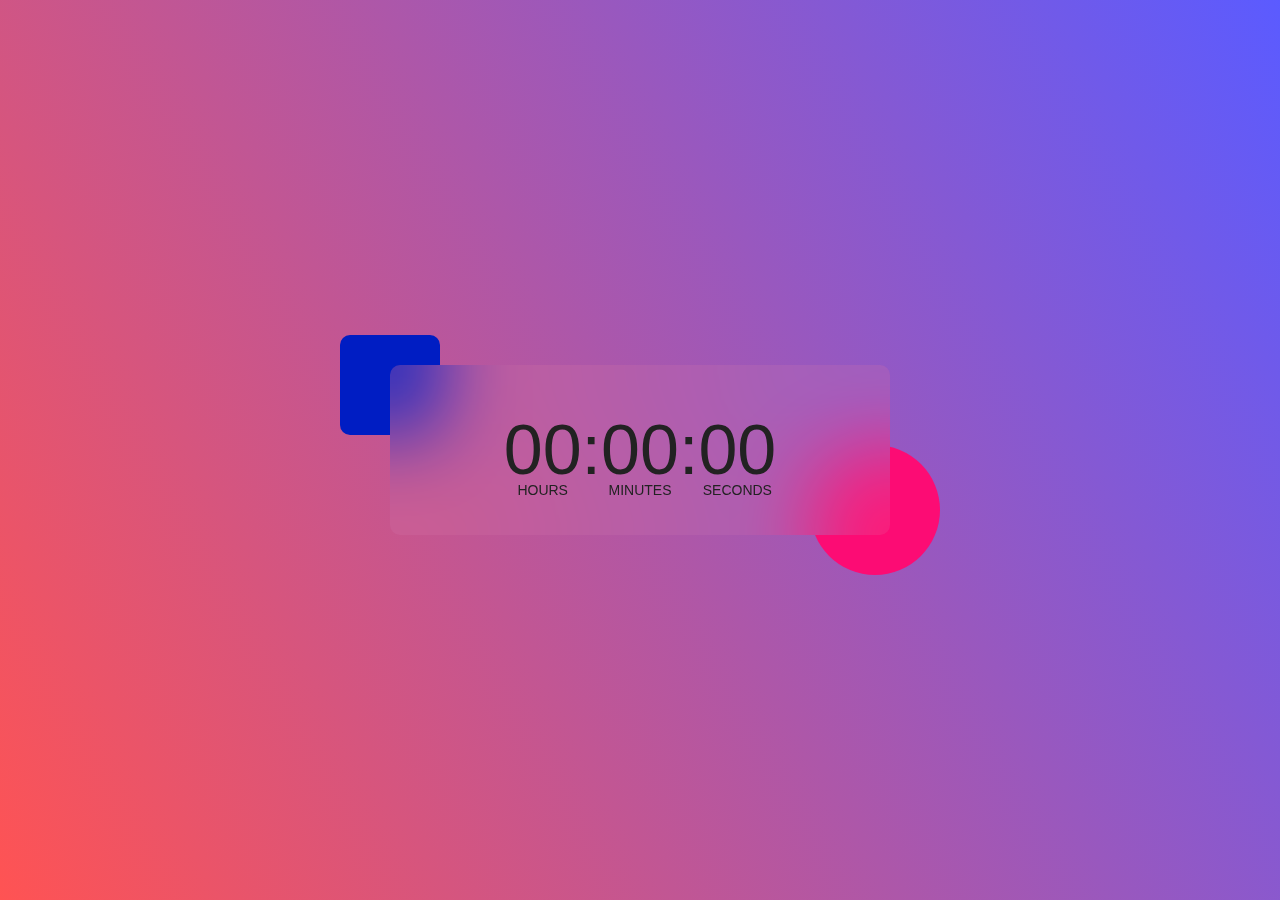
==== index.html @ 7b475026 "Add files via upload" ====
<!DOCTYPE html>
<html lang="en">

<head>
    <meta charset="UTF-8">
    <meta name="viewport" content="width=device-width, initial-scale=1.0">
    <title>Clock</title>
    <link rel="stylesheet" href="style.css">
</head>

<body>
    <div class="container">
        <div class="clock">
            <span id="hrs">00</span>
            <span>:</span>
            <span id="mins">00</span>
            <span>:</span>
            <span id="secs">00</span>
        </div>
    </div>

    <script>
        let hrs = document.getElementById("hrs")
        let mins = document.getElementById("mins")
        let secs = document.getElementById("secs")

        setInterval(() => {
            let getTime = new Date();

            hrs.innerHTML = (getTime.getHours() < 10 ? "0" : "") + getTime.getHours();
            mins.innerHTML = (getTime.getMinutes() < 10 ? "0" : "") + getTime.getMinutes();
            secs.innerHTML = (getTime.getSeconds() < 10 ? "0" : "") + getTime.getSeconds();
        }, 1000)



    </script>
</body>

</html>
---- style.css ----
*{
    padding: 0;
    margin: 0;
}

html{
    height: 100vh;
    width: 100%;
    display: flex;
    align-items: center;
    justify-content: center;
    background: linear-gradient(60deg, rgb(255, 83, 83), rgb(91, 91, 255));
}

.container{
    height: 170px;
    width: 500px;
    font-size: 65px;
    font-family: 'Lucida Sans', 'Lucida Sans Regular', 'Lucida Grande', 'Lucida Sans Unicode', Geneva, Verdana, sans-serif;
    position: relative;
}

.container::before{
    content: "";
    width: 100px;
    height: 100px;
    position: absolute;
    top: -30px;
    left: -50px;
    background-color: #001dc3;
    z-index: -1;
    border-radius: 10px;
}

.container::after{
    content: "";
    width: 130px;
    height: 130px;
    position: absolute;
    border-radius: 50%;
    z-index: -1;
    bottom: -40px;
    right: -50px;
    background-color: #fc0c74;
}

.clock{
    background-color: rgb(253, 160, 175, 0.1);
    border-radius: 10px;
    width: 100%;
    height: 100%;
    display: flex;
    color:rgb(34, 34, 34);
    align-items: center;
    justify-content: center;
    backdrop-filter: blur(40px);
}

.clock span{
    position: relative;
    font-size: 70px;
    display: inline-block;
    text-align: center;
}

.clock span#hrs::after{
    content: "HOURS";
    position: absolute;
    bottom: -8px;
    left: 50%;
    transform: translateX(-50%);
    font-size: 14px;
}

.clock span#mins::after{
    content: "MINUTES";
    position: absolute;
    bottom: -8px;
    left: 50%;
    transform: translateX(-50%);
    font-size: 14px;
}

.clock span#secs::after{
    content: "SECONDS";
    position: absolute;
    bottom: -8px;
    left: 50%;
    transform: translateX(-50%);
    font-size: 14px;
}
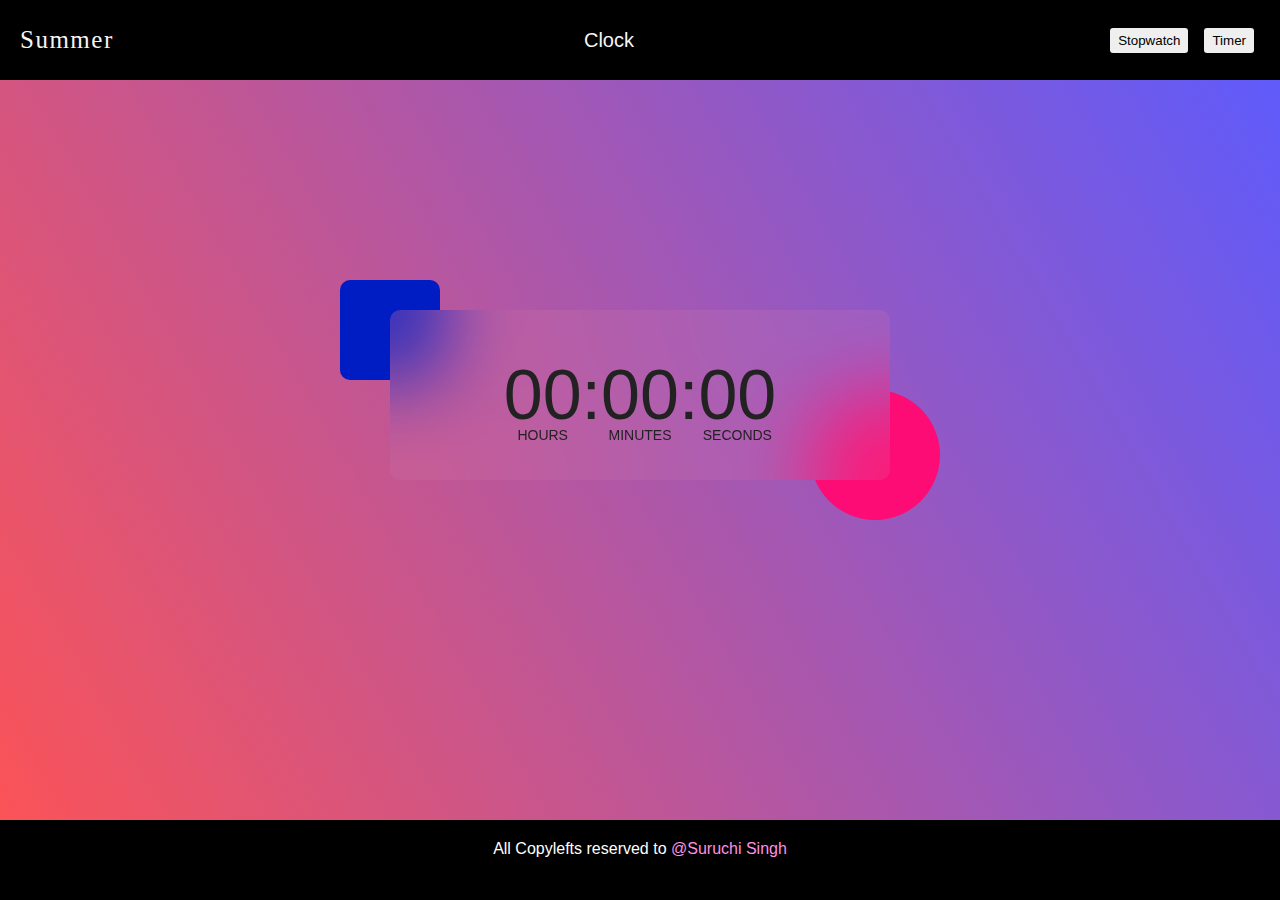
==== commit b8f440d0: "Add files via upload" ====
--- a/index.html
+++ b/index.html
@@ -9,15 +9,35 @@
 </head>
 
 <body>
-    <div class="container">
-        <div class="clock">
-            <span id="hrs">00</span>
-            <span>:</span>
-            <span id="mins">00</span>
-            <span>:</span>
-            <span id="secs">00</span>
+    <header>
+        <div class="title">
+            Summer
+        </div>
+        <div class="heading">
+            Clock
+        </div>
+        <div class="options">
+            <button id="stopwatch">Stopwatch</button>
+            <button id="timer">Timer</button>
+        </div>
+
+    </header>
+
+    <div class="clock-box">
+        <div class="container">
+            <div class="clock">
+                <span id="hrs">00</span>
+                <span>:</span>
+                <span id="mins">00</span>
+                <span>:</span>
+                <span id="secs">00</span>
+            </div>
         </div>
     </div>
+
+    <footer>
+        All Copylefts reserved to <a href="https://github.com/Code-with-Summer">@Suruchi Singh</a>
+    </footer>
 
     <script>
         let hrs = document.getElementById("hrs")
@@ -32,7 +52,10 @@
             secs.innerHTML = (getTime.getSeconds() < 10 ? "0" : "") + getTime.getSeconds();
         }, 1000)
 
-
+        document.getElementById("stopwatch").addEventListener("click", () => {
+            window.location.href = "stopwatch.html";})
+        document.getElementById("timer").addEventListener("click", () => {
+            window.location.href = "timer.html";});
 
     </script>
 </body>
--- a/style.css
+++ b/style.css
@@ -1,18 +1,85 @@
-*{
+* {
     padding: 0;
     margin: 0;
-}
-
-html{
+    box-sizing: border-box;
+}
+
+body {
+    background: linear-gradient(60deg, rgb(255, 83, 83), rgb(91, 91, 255));
+    position: relative;
     height: 100vh;
     width: 100%;
-    display: flex;
-    align-items: center;
-    justify-content: center;
-    background: linear-gradient(60deg, rgb(255, 83, 83), rgb(91, 91, 255));
-}
-
-.container{
+}
+
+header {
+    display: flex;
+    align-items: center;
+    justify-content: space-between;
+    height: 80px;
+    padding: 10px 20px;
+    /* position: absolute;
+    top: 0; */
+    color: white;
+    width: 100%;
+    margin: 0;
+    background-color: black;
+}
+
+header .title {
+    color: whitesmoke;
+    font-size: 25px;
+    font-family: fantasy;
+    letter-spacing: 1.5px;
+    font-weight: 100;
+}
+
+header .heading {
+    color: whitesmoke;
+    font-size: 20px;
+    font-family: 'Lucida Sans', 'Lucida Sans Regular', 'Lucida Grande', 'Lucida Sans Unicode', Geneva, Verdana, sans-serif;
+    font-weight: 100;
+}
+
+header button {
+    padding: 5px 8px;
+    margin: 6px;
+    border: none;
+    border-radius: 3px;
+}
+
+header button:hover {
+    border: 2px solid white;
+    background-color: black;
+    color: white;
+}
+
+footer {
+    position: absolute;
+    bottom: 0;
+    color: white;
+    font-family: 'Lucida Sans', 'Lucida Sans Regular', 'Lucida Grande', 'Lucida Sans Unicode', Geneva, Verdana, sans-serif;
+    text-align: center;
+    padding: 20px 0;
+    height: 80px;
+    width: 100%;
+    margin: 0;
+    background-color: black;
+}
+
+footer a{
+    text-decoration: none;
+    color: rgb(255, 144, 229);
+}
+
+.clock-box,
+.stopwatch-box {
+    height: 70%;
+    display: flex;
+    align-items: center;
+    justify-content: center;
+}
+
+.clock-box .container {
     height: 170px;
     width: 500px;
     font-size: 65px;
@@ -20,7 +87,7 @@
     position: relative;
 }
 
-.container::before{
+.clock-box .container::before {
     content: "";
     width: 100px;
     height: 100px;
@@ -32,7 +99,7 @@
     border-radius: 10px;
 }
 
-.container::after{
+.clock-box .container::after {
     content: "";
     width: 130px;
     height: 130px;
@@ -44,26 +111,26 @@
     background-color: #fc0c74;
 }
 
-.clock{
+.clock {
     background-color: rgb(253, 160, 175, 0.1);
     border-radius: 10px;
     width: 100%;
     height: 100%;
     display: flex;
-    color:rgb(34, 34, 34);
+    color: rgb(34, 34, 34);
     align-items: center;
     justify-content: center;
     backdrop-filter: blur(40px);
 }
 
-.clock span{
+.clock span {
     position: relative;
     font-size: 70px;
     display: inline-block;
     text-align: center;
 }
 
-.clock span#hrs::after{
+.clock span#hrs::after {
     content: "HOURS";
     position: absolute;
     bottom: -8px;
@@ -72,7 +139,7 @@
     font-size: 14px;
 }
 
-.clock span#mins::after{
+.clock span#mins::after {
     content: "MINUTES";
     position: absolute;
     bottom: -8px;
@@ -81,7 +148,7 @@
     font-size: 14px;
 }
 
-.clock span#secs::after{
+.clock span#secs::after {
     content: "SECONDS";
     position: absolute;
     bottom: -8px;
@@ -90,3 +157,138 @@
     font-size: 14px;
 }
 
+.timer-box {
+    background-color: #fff;
+    color: rgb(34, 34, 34);
+    background-color: rgb(253, 160, 175, 0.1);
+    border-radius: 10px;
+
+}
+
+
+
+
+
+.timer-box h1 {
+    margin: 30px 0px;
+    font-size: 40px;
+    font-family: 'Gill Sans', 'Gill Sans MT', Calibri, 'Trebuchet MS', sans-serif;
+    font-weight: 400;
+}
+
+.timer-box .timer-display {
+    margin: 20px 0;
+    font-size: 65px;
+    text-align: center;
+}
+
+.time {
+    height: 500px;
+    display: flex;
+    justify-content: center;
+    align-items: center;
+}
+
+.time input {
+    padding: 10px;
+    margin-right: 10px;
+    font-size: 17px;
+    border: none;
+    border-radius: 4px;
+    width: 100px;
+    background-color: rgba(0, 0, 255, 0.091);
+}
+
+::-webkit-input-placeholder {
+    color: rgb(39, 39, 39);
+}
+
+.timer {
+    display: flex;
+    background-color: rgb(253, 160, 175, 0.1);
+    justify-content: center;
+    align-items: center;
+    flex-direction: column;
+    padding: 40px;
+    border-radius: 10px;
+    width: 100%;
+    height: 100%;
+    backdrop-filter: blur(40px);
+    box-shadow: 0 4px 6px rgba(0, 0, 0, 0.1);
+}
+
+.input-container {
+    display: flex;
+    gap: 10px;
+    margin-bottom: 20px;
+}
+
+.timer-controls button {
+    margin: 5px;
+    padding: 10px 20px;
+    font-size: 16px;
+    border: none;
+    border-radius: 5px;
+    background-color: #aa69ffc6;
+    color: #000000;
+    cursor: pointer;
+    transition: background-color 0.3s ease;
+}
+
+.timer-controls button:hover {
+    background-color: #ff7bb4;
+}
+
+/* STOPWATCH */
+.stopwatch-box .container-stop{
+    padding: 20px;
+    position: relative;
+    width: 500px;
+    height: 400px;
+    margin: 50px auto;
+}
+
+.stopwatch-box h1{
+    margin: 30px 0px;
+    font-size: 40px;
+    font-family: 'Gill Sans', 'Gill Sans MT', Calibri, 'Trebuchet MS', sans-serif;
+    font-weight: 400;
+}
+
+.stopwatch {
+    background-color: rgba(253, 160, 175, 0.1);
+    border-radius: 10px;
+    width: 100%;
+    height: 100%;
+    display: flex;
+    flex-direction: column;
+    color: rgb(34, 34, 34);
+    align-items: center;
+    justify-content: center;
+    padding: 20px;
+    box-shadow: 0 4px 6px rgba(0, 0, 0, 0.1);
+}
+
+.stopwatch-display {
+    font-size: 50px;
+    font-weight: bold;
+    margin: 20px 0;
+}
+
+.stopwatch-controls button {
+    margin: 10px;
+    padding: 10px 20px;
+    font-size: 16px;
+    border: none;
+    color: black;
+    border-radius: 5px;
+    background-color: #aa69ffc6;
+    color: #000000;
+    font-weight: 600;
+    cursor: pointer;
+    transition: background-color 0.3s ease;
+}
+
+.stopwatch-controls button:hover {
+    background-color: #ff7bb4;
+}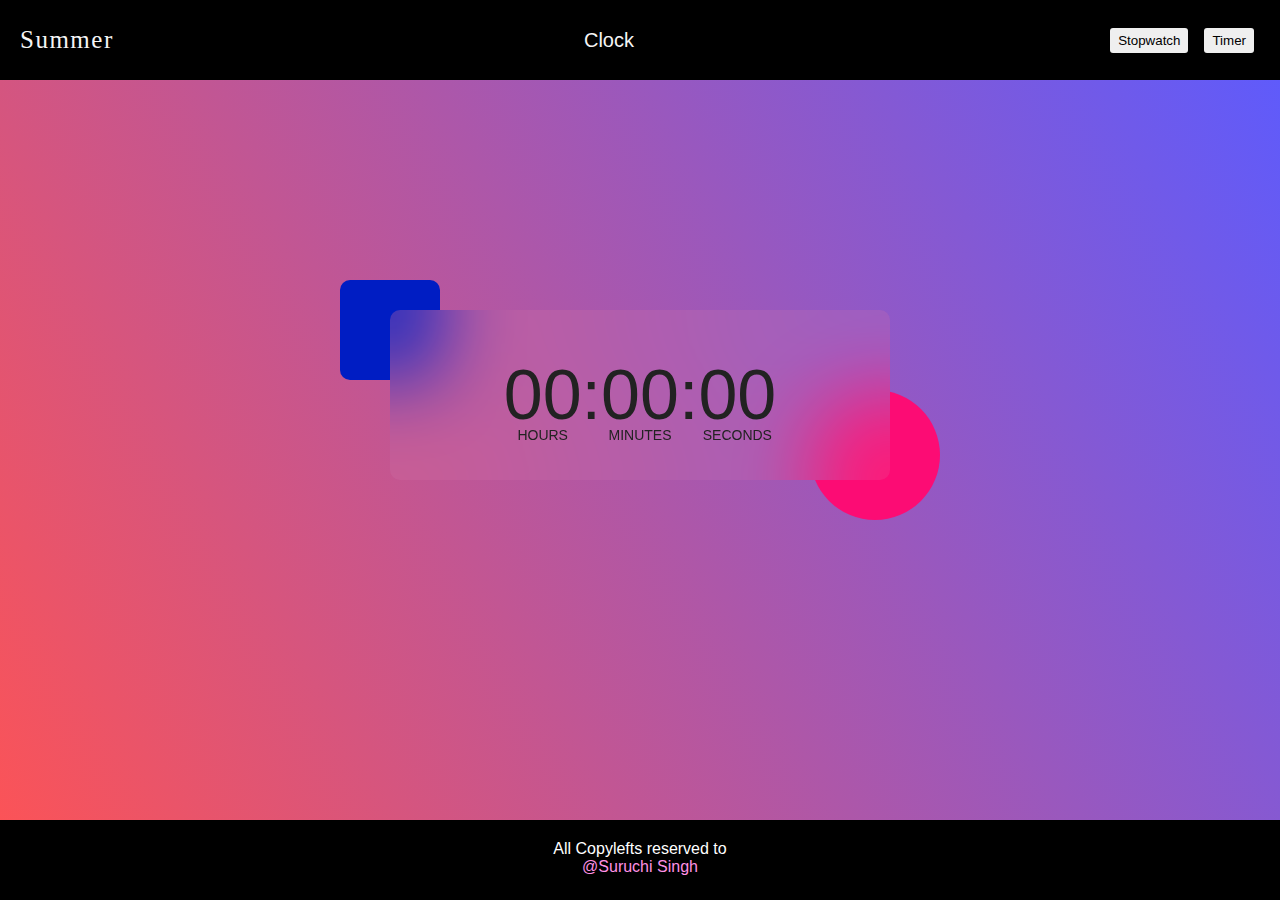
==== commit ccb58b7b: "Update index.html" ====
--- a/index.html
+++ b/index.html
@@ -10,6 +10,7 @@
 
 <body>
     <header>
+       <span>S</span>
         <div class="title">
             Summer
         </div>
@@ -17,8 +18,10 @@
             Clock
         </div>
         <div class="options">
-            <button id="stopwatch">Stopwatch</button>
-            <button id="timer">Timer</button>
+            <button id="stopwatch" class="no_disp" title="Stopwatch">Stopwatch</button>
+            <button id="stopwatch" class="disp" title="Stopwatch">⏱️</button>
+            <button id="timer" class="no_disp" title="Timer">Timer</button>
+            <button id="timer" class="disp" title="Timer">⏳</button>
         </div>
 
     </header>
@@ -36,7 +39,7 @@
     </div>
 
     <footer>
-        All Copylefts reserved to <a href="https://github.com/Code-with-Summer">@Suruchi Singh</a>
+        All Copylefts reserved to <br> <a href="https://github.com/Code-with-Summer">@Suruchi Singh</a>
     </footer>
 
     <script>
@@ -60,4 +63,4 @@
     </script>
 </body>
 
-</html>+</html>
--- a/style.css
+++ b/style.css
@@ -291,4 +291,40 @@
 
 .stopwatch-controls button:hover {
     background-color: #ff7bb4;
-}+}
+
+
+header span{
+    background-color: rgb(83, 83, 83);
+    display: none;
+    border-radius: 50%;
+    padding: 8px 15px;
+}
+
+.disp{
+    display: none;
+}
+
+@media(max-width: 450px){
+    header span, .disp{
+        display: inline;
+    }
+    header .title, .no_disp{
+        display: none;
+    }
+}
+
+@media(max-width: 630px){
+    .input-container, .timer-controls{
+        display: flex;
+        flex-direction: column;
+    }
+    .timer-box{
+        width: 350px;
+        margin-top: 17vh;
+    }
+}
+
+
+
+
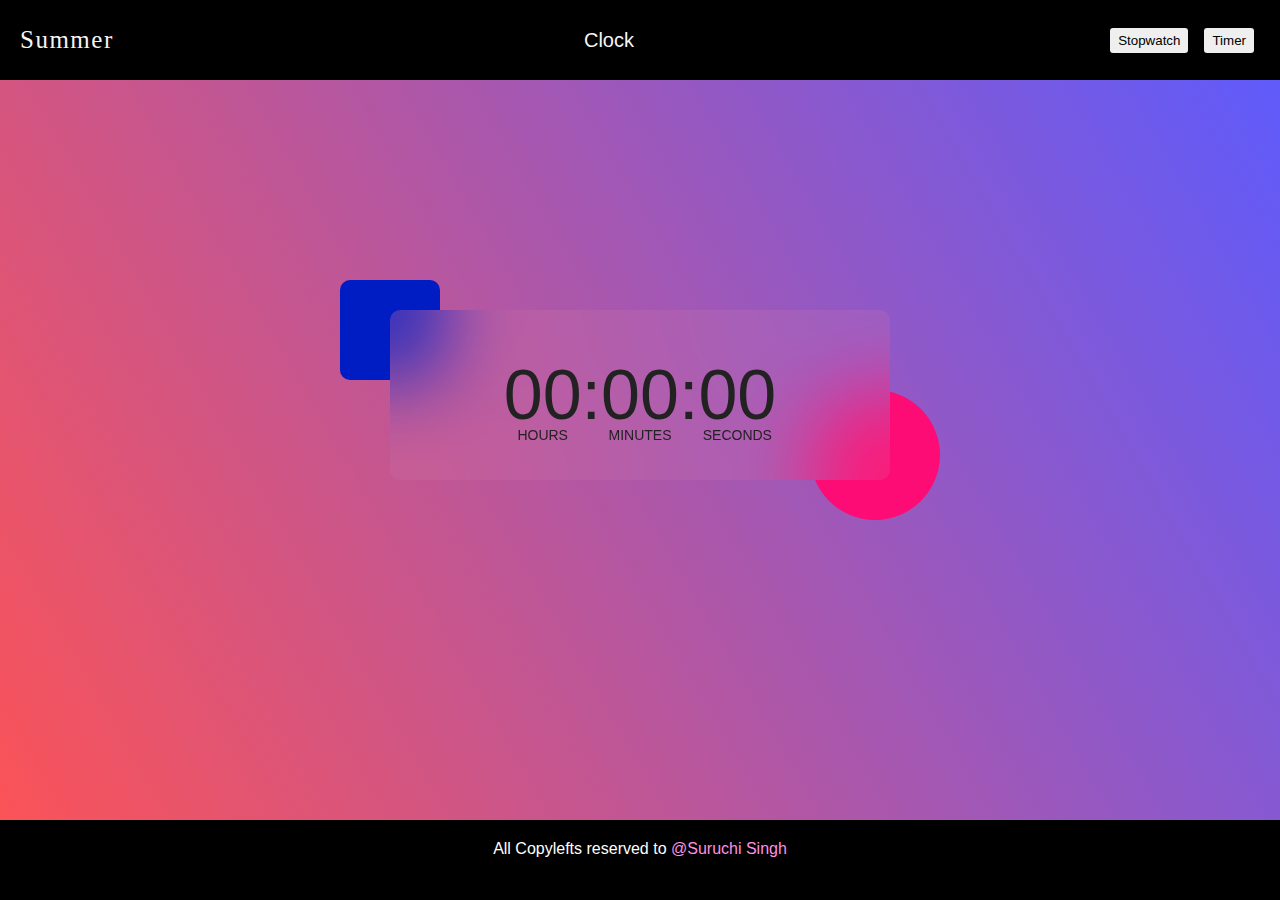
==== commit f56fa467: "Update index.html" ====
--- a/index.html
+++ b/index.html
@@ -10,7 +10,7 @@
 
 <body>
     <header>
-       <span>S</span>
+        <span>S</span>
         <div class="title">
             Summer
         </div>
@@ -19,9 +19,9 @@
         </div>
         <div class="options">
             <button id="stopwatch" class="no_disp" title="Stopwatch">Stopwatch</button>
-            <button id="stopwatch" class="disp" title="Stopwatch">⏱️</button>
+            <button id="stopwatch-icon" class="disp" title="Stopwatch">⏱️</button>
             <button id="timer" class="no_disp" title="Timer">Timer</button>
-            <button id="timer" class="disp" title="Timer">⏳</button>
+            <button id="timer-icon" class="disp" title="Timer">⏳</button>
         </div>
 
     </header>
@@ -39,7 +39,7 @@
     </div>
 
     <footer>
-        All Copylefts reserved to <br> <a href="https://github.com/Code-with-Summer">@Suruchi Singh</a>
+        All Copylefts reserved to <a href="https://github.com/Code-with-Summer">@Suruchi Singh</a>
     </footer>
 
     <script>
@@ -59,6 +59,10 @@
             window.location.href = "stopwatch.html";})
         document.getElementById("timer").addEventListener("click", () => {
             window.location.href = "timer.html";});
+        document.getElementById("stopwatch-icon").addEventListener("click", () => {
+            window.location.href = "stopwatch.html";})
+        document.getElementById("timer-icon").addEventListener("click", () => {
+            window.location.href = "timer.html";});
 
     </script>
 </body>
--- a/style.css
+++ b/style.css
@@ -323,8 +323,10 @@
         width: 350px;
         margin-top: 17vh;
     }
-}
-
-
-
-
+    footer{
+        margin-top: 30px;
+}
+
+
+
+
